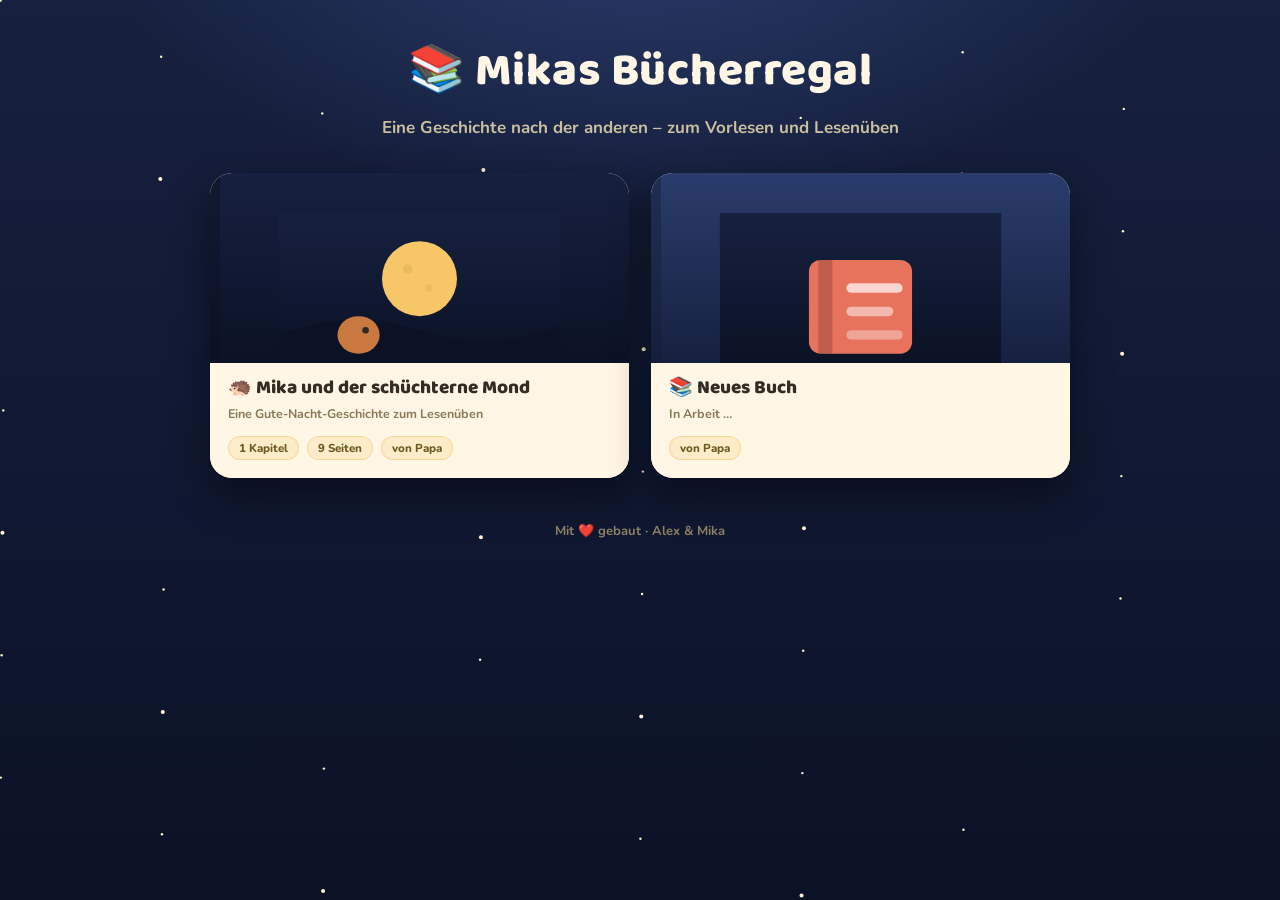
==== index.html @ bd69b976 "Bücherregal: Startseite + Reader-Framework (Kapitel, Bücher, Home-Link)" ====
<!DOCTYPE html>
<html lang="de">
<head>
<meta charset="UTF-8">
<meta name="viewport" content="width=device-width, initial-scale=1.0, maximum-scale=1">
<title>Mikas Bücherregal</title>
<link rel="preconnect" href="https://fonts.googleapis.com">
<link rel="preconnect" href="https://fonts.gstatic.com" crossorigin>
<link href="https://fonts.googleapis.com/css2?family=Baloo+2:wght@500;600;700;800&family=Nunito:wght@600;700;800&display=swap" rel="stylesheet">
<style>
  :root{
    --ink:#332c22;
    --cream:#fff6e6;
    --cream-dark:#f3e6c9;
    --night-top:#16213f;
    --night-bot:#0b1226;
    --gold:#f6c667;
    --coral:#e8735c;
  }
  *{box-sizing:border-box;}
  html,body{min-height:100%;}
  body{
    margin:0;
    background:
      radial-gradient(ellipse 900px 500px at 50% -10%, #2a3c6c 0%, transparent 60%),
      linear-gradient(180deg, var(--night-top), var(--night-bot));
    font-family:'Nunito', sans-serif;
    color:var(--cream);
    padding:34px 18px 60px;
  }
  .stars{position:fixed;inset:0;pointer-events:none;z-index:0;}
  .star{animation:tw 3.2s ease-in-out infinite;}
  @keyframes tw{0%,100%{opacity:.3;}50%{opacity:1;}}
  .wrap{position:relative;z-index:1;max-width:860px;margin:0 auto;}
  header{ text-align:center; margin-bottom:34px;}
  header h1{
    font-family:'Baloo 2',sans-serif;
    font-weight:800;
    font-size:clamp(30px,7vw,46px);
    margin:0 0 8px;
    letter-spacing:.5px;
  }
  header p{
    font-weight:700;
    font-size:clamp(14px,3.4vw,17px);
    color:#cbbfa0;
    margin:0;
  }
  .shelf{
    display:grid;
    grid-template-columns:repeat(auto-fit, minmax(210px, 1fr));
    gap:22px;
  }
  .bookcard{
    position:relative;
    border-radius:22px;
    overflow:hidden;
    text-decoration:none;
    color:inherit;
    background:var(--cream);
    box-shadow:0 18px 40px rgba(0,0,0,.45);
    transition:transform .15s ease, box-shadow .15s ease;
    display:flex;
    flex-direction:column;
  }
  .bookcard:hover{transform:translateY(-5px) rotate(-.6deg); box-shadow:0 26px 52px rgba(0,0,0,.55);}
  .bookcard:active{transform:scale(.98);}
  .cover{
    height:190px;
    display:flex;
    align-items:flex-end;
    justify-content:center;
    padding:0 14px;
    position:relative;
  }
  .cover svg{width:100%;height:auto;display:block;max-height:150px;}
  .spine{
    position:absolute;left:0;top:0;bottom:0;width:10px;
    background:linear-gradient(180deg, rgba(0,0,0,.25), rgba(0,0,0,.08));
  }
  .badge{
    position:absolute;top:12px;right:12px;
    font-weight:800;font-size:12px;
    background:var(--coral);color:#fff8ee;
    padding:4px 10px;border-radius:999px;
    box-shadow:0 4px 10px rgba(200,88,67,.4);
  }
  .body{
    padding:14px 18px 18px;
    background:var(--cream);
    color:var(--ink);
    flex:1;
    display:flex;flex-direction:column;gap:4px;
  }
  .body h2{
    font-family:'Baloo 2',sans-serif;
    font-weight:800;
    font-size:19px;
    line-height:1.25;
    margin:0;
  }
  .body .sub{font-weight:700;font-size:12.5px;color:#8a7a55;margin:0;}
  .body .meta{
    margin-top:auto;
    padding-top:10px;
    display:flex;gap:8px;flex-wrap:wrap;
  }
  .chip{
    font-weight:800;font-size:11.5px;
    background:rgba(246,198,103,.22);
    border:1px solid rgba(246,198,103,.55);
    color:#6f5a23;
    padding:3px 10px;border-radius:999px;
  }
  footer{
    text-align:center;margin-top:44px;
    font-weight:700;font-size:13px;color:#8d8266;
  }
</style>
</head>
<body>
<div class="stars" id="stars"></div>
<div class="wrap">
  <header>
    <h1>📚 Mikas Bücherregal</h1>
    <p>Eine Geschichte nach der anderen – zum Vorlesen und Lesenüben</p>
  </header>
  <div class="shelf" id="shelf"></div>
  <footer>Mit ❤️ gebaut · Alex &amp; Mika</footer>
</div>

<script src="assets/books.js"></script>
<script>
/* Sternenhimmel */
(function(){
  const el = document.getElementById('stars');
  const n = 40;
  let html = '';
  for(let i=0;i<n;i++){
    const x = (i*137.508)%100;
    const y = (i*73.3)%100;
    const r = (i%3===0)?2:1.2;
    const d = (i%6)*0.5;
    html += `<circle class="star" cx="${x}%" cy="${y}%" r="${r}" fill="#fff3d0" style="animation-delay:${d}s"/>`;
  }
  el.innerHTML = `<svg width="100%" height="100%">${html}</svg>`;
})();

/* Mini-Cover pro Buch */
function miniCover(art, accent, palette){
  const bg = `url(#g)`;
  let scene = '';
  if(art==='moon'){
    scene = `
      <circle cx="60" cy="28" r="16" fill="${accent}"/>
      <circle cx="55" cy="24" r="2" fill="#e0b355" opacity=".6"/>
      <circle cx="64" cy="32" r="1.6" fill="#e0b355" opacity=".5"/>
      <path d="M0,52 Q30,40 60,50 T120,48 V64 H0 Z" fill="${palette[1]}"/>
      <ellipse cx="34" cy="52" rx="9" ry="8" fill="#c9793f"/>
      <circle cx="37" cy="50" r="1.4" fill="#2b2a28"/>`;
  } else {
    scene = `
      <rect x="38" y="20" width="44" height="40" rx="5" fill="${accent}"/>
      <rect x="42" y="20" width="6" height="40" fill="rgba(0,0,0,.18)"/>
      <rect x="54" y="30" width="24" height="4" rx="2" fill="rgba(255,255,255,.7)"/>
      <rect x="54" y="40" width="20" height="4" rx="2" fill="rgba(255,255,255,.5)"/>
      <rect x="54" y="50" width="24" height="4" rx="2" fill="rgba(255,255,255,.35)"/>`;
  }
  return `<svg viewBox="0 0 120 64" xmlns="http://www.w3.org/2000/svg">
    <defs><linearGradient id="g" x1="0" y1="0" x2="0" y2="1">
      <stop offset="0%" stop-color="${palette[0]}"/><stop offset="100%" stop-color="${palette[1]}"/>
    </linearGradient></defs>
    <rect width="120" height="64" fill="url(#g)"/>
    ${scene}
  </svg>`;
}

(function(){
  const shelf = document.getElementById('shelf');
  const books = window.BOOKS || [];
  shelf.innerHTML = books.map(b=>`
    <a class="bookcard" href="books/${b.slug}/index.html">
      ${b.isNew ? '<div class="badge">bald</div>' : ''}
      <div class="cover" style="background:linear-gradient(180deg, ${b.palette[0]}, ${b.palette[1]})">
        <div class="spine"></div>
        ${miniCover(b.art, b.accent, b.palette)}
      </div>
      <div class="body">
        <h2>${b.emoji} ${b.title}</h2>
        <p class="sub">${b.subtitle}</p>
        <div class="meta">
          ${b.chapters ? `<span class="chip">${b.chapters} Kapitel</span>` : ''}
          ${b.pages ? `<span class="chip">${b.pages} Seiten</span>` : ''}
          <span class="chip">${b.author}</span>
        </div>
      </div>
    </a>
  `).join('');
})();
</script>
</body>
</html>
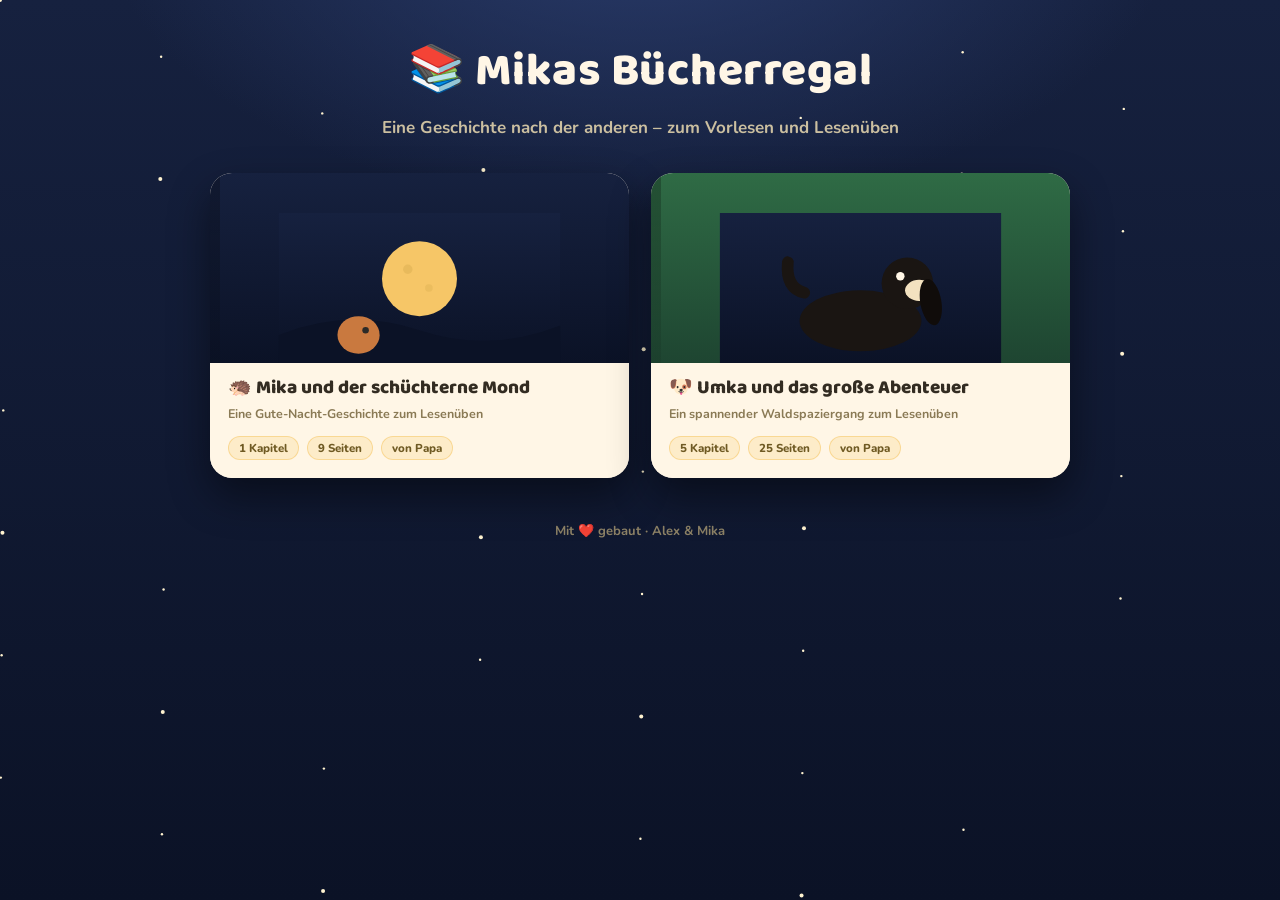
==== commit bcbfae78: "Umka und das große Abenteuer: 5 Kapitel, 25 Seiten, SVG-Szenen (Umka, Katze, Mika-Gastauftritt)" ====
--- a/index.html
+++ b/index.html
@@ -6,7 +6,7 @@
 <title>Mikas Bücherregal</title>
 <link rel="preconnect" href="https://fonts.googleapis.com">
 <link rel="preconnect" href="https://fonts.gstatic.com" crossorigin>
-<link href="https://fonts.googleapis.com/css2?family=Baloo+2:wght@500;600;700;800&family=Nunito:wght@600;700;800&display=swap" rel="stylesheet">
+<link href="https://fonts.googleapis.com/css2?family=Baloo+2:wght@500;600;700;800&family=Nunito:wght@600;700;800&family=Noto+Color+Emoji&display=swap" rel="stylesheet">
 <style>
   :root{
     --ink:#332c22;
@@ -24,7 +24,7 @@
     background:
       radial-gradient(ellipse 900px 500px at 50% -10%, #2a3c6c 0%, transparent 60%),
       linear-gradient(180deg, var(--night-top), var(--night-bot));
-    font-family:'Nunito', sans-serif;
+    font-family:'Nunito', 'Noto Color Emoji', sans-serif;
     color:var(--cream);
     padding:34px 18px 60px;
   }
@@ -34,7 +34,7 @@
   .wrap{position:relative;z-index:1;max-width:860px;margin:0 auto;}
   header{ text-align:center; margin-bottom:34px;}
   header h1{
-    font-family:'Baloo 2',sans-serif;
+    font-family:'Baloo 2','Noto Color Emoji',sans-serif;
     font-weight:800;
     font-size:clamp(30px,7vw,46px);
     margin:0 0 8px;
@@ -93,7 +93,7 @@
     display:flex;flex-direction:column;gap:4px;
   }
   .body h2{
-    font-family:'Baloo 2',sans-serif;
+    font-family:'Baloo 2','Noto Color Emoji',sans-serif;
     font-weight:800;
     font-size:19px;
     line-height:1.25;
@@ -158,6 +158,15 @@
       <path d="M0,52 Q30,40 60,50 T120,48 V64 H0 Z" fill="${palette[1]}"/>
       <ellipse cx="34" cy="52" rx="9" ry="8" fill="#c9793f"/>
       <circle cx="37" cy="50" r="1.4" fill="#2b2a28"/>`;
+  } else if(art==='dog'){
+    scene = `
+      <ellipse cx="60" cy="46" rx="26" ry="13" fill="#1a1512"/>
+      <path d="M36,34 q-8,-2 -7,-13" stroke="#1a1512" stroke-width="5" fill="none" stroke-linecap="round"/>
+      <circle cx="80" cy="30" r="11" fill="#1a1512"/>
+      <ellipse cx="85" cy="33" rx="6" ry="4.5" fill="#f3e2c0"/>
+      <circle cx="89" cy="31" r="1.8" fill="#100c0a"/>
+      <circle cx="77" cy="27" r="1.8" fill="#fff6e6"/>
+      <ellipse cx="90" cy="38" rx="4.5" ry="10" fill="#100c0a" transform="rotate(-10 90 38)"/>`;
   } else {
     scene = `
       <rect x="38" y="20" width="44" height="40" rx="5" fill="${accent}"/>
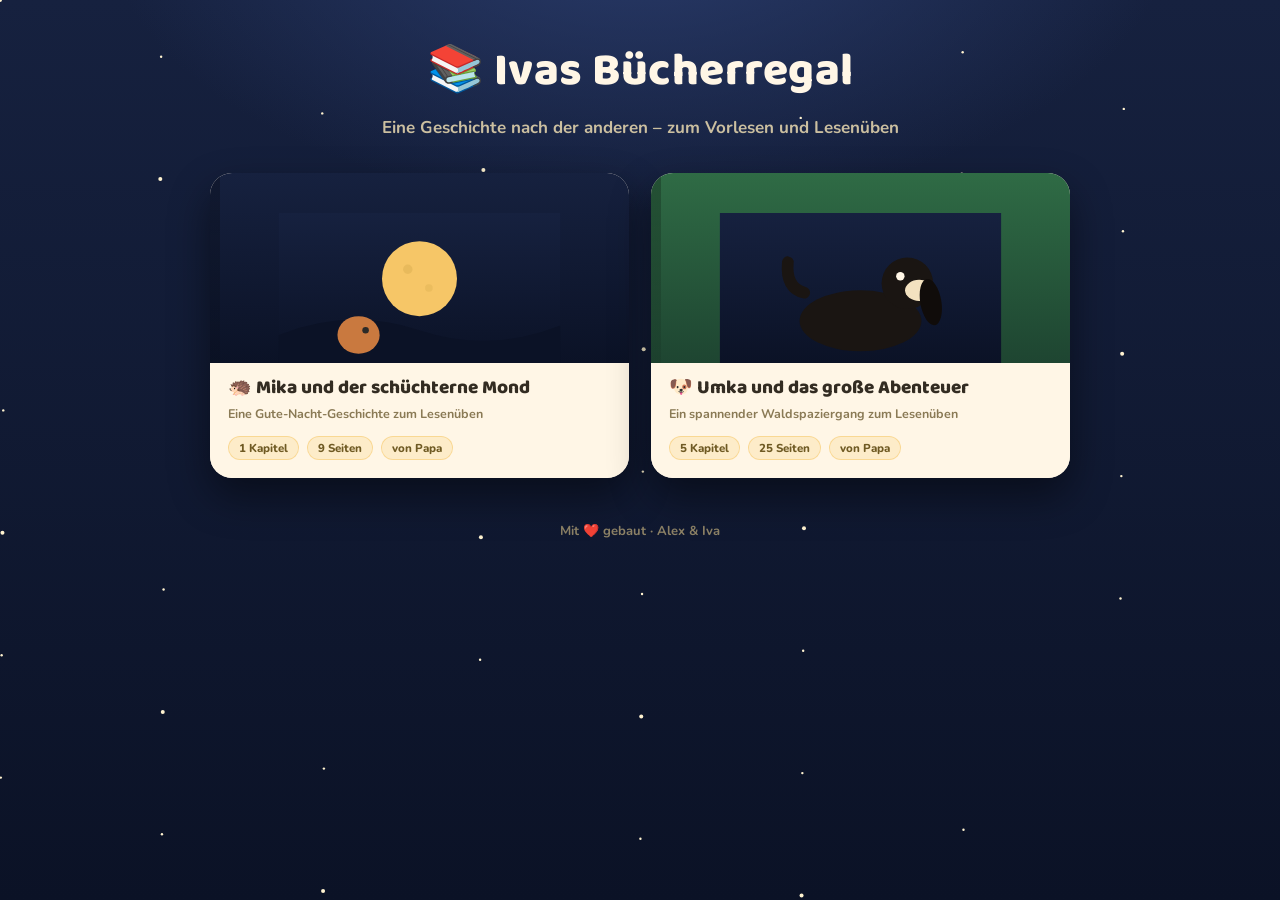
==== commit a787d591: "Bücherregal umbenannt: Mika → Iva (Titel, Header, Footer)" ====
--- a/index.html
+++ b/index.html
@@ -3,7 +3,7 @@
 <head>
 <meta charset="UTF-8">
 <meta name="viewport" content="width=device-width, initial-scale=1.0, maximum-scale=1">
-<title>Mikas Bücherregal</title>
+<title>Ivas Bücherregal</title>
 <link rel="preconnect" href="https://fonts.googleapis.com">
 <link rel="preconnect" href="https://fonts.gstatic.com" crossorigin>
 <link href="https://fonts.googleapis.com/css2?family=Baloo+2:wght@500;600;700;800&family=Nunito:wght@600;700;800&family=Noto+Color+Emoji&display=swap" rel="stylesheet">
@@ -122,11 +122,11 @@
 <div class="stars" id="stars"></div>
 <div class="wrap">
   <header>
-    <h1>📚 Mikas Bücherregal</h1>
+    <h1>📚 Ivas Bücherregal</h1>
     <p>Eine Geschichte nach der anderen – zum Vorlesen und Lesenüben</p>
   </header>
   <div class="shelf" id="shelf"></div>
-  <footer>Mit ❤️ gebaut · Alex &amp; Mika</footer>
+  <footer>Mit ❤️ gebaut · Alex &amp; Iva</footer>
 </div>
 
 <script src="assets/books.js"></script>
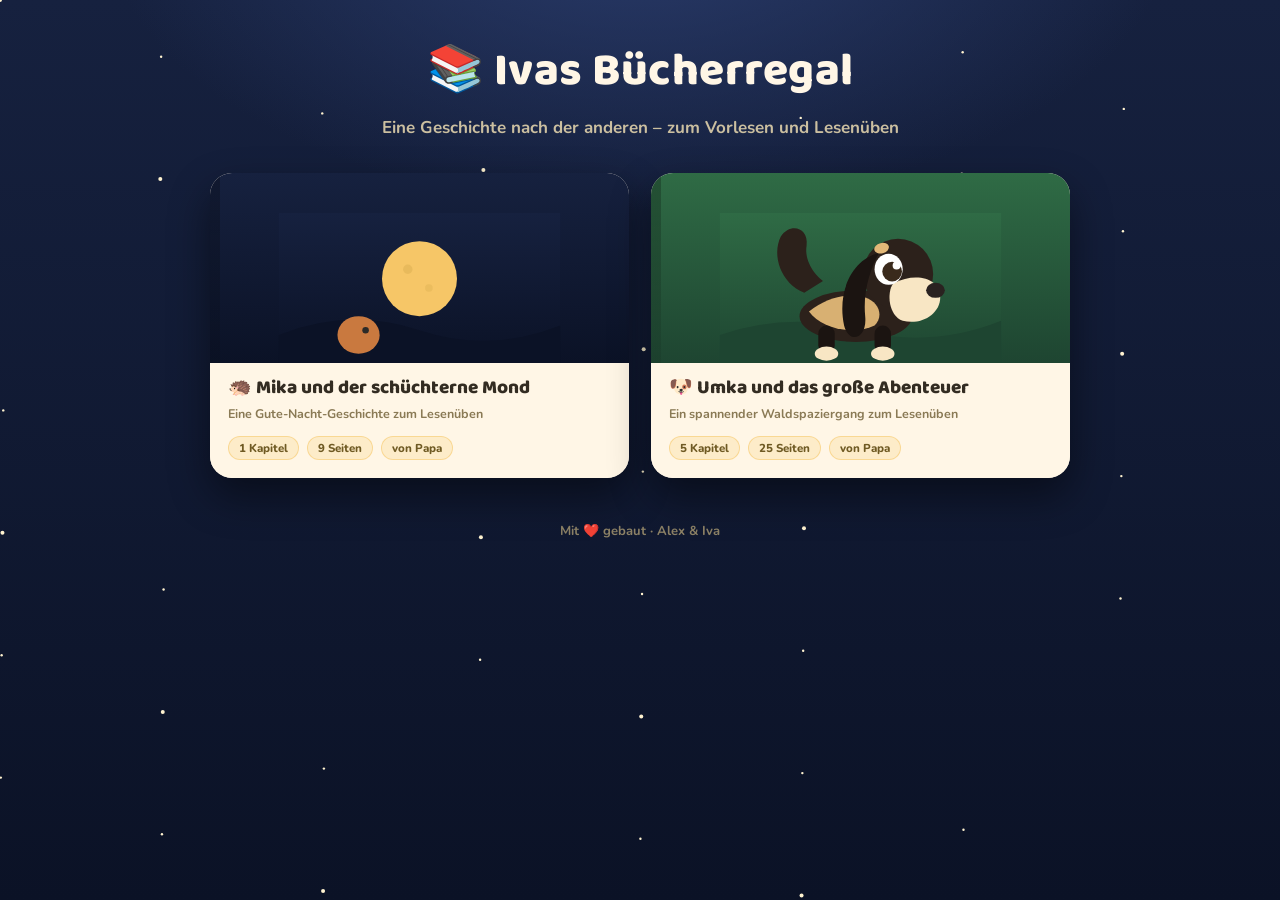
==== commit 77c675fc: "Umka v4: Bilder überarbeitet — Cartoon-Cocker-Spaniel mit großem Kopf, welligem Hängeohr und lohfarb" ====
--- a/index.html
+++ b/index.html
@@ -147,7 +147,7 @@
 })();
 
 /* Mini-Cover pro Buch */
-function miniCover(art, accent, palette){
+function miniCover(art, accent, palette, uid){
   const bg = `url(#g)`;
   let scene = '';
   if(art==='moon'){
@@ -160,13 +160,22 @@
       <circle cx="37" cy="50" r="1.4" fill="#2b2a28"/>`;
   } else if(art==='dog'){
     scene = `
-      <ellipse cx="60" cy="46" rx="26" ry="13" fill="#1a1512"/>
-      <path d="M36,34 q-8,-2 -7,-13" stroke="#1a1512" stroke-width="5" fill="none" stroke-linecap="round"/>
-      <circle cx="80" cy="30" r="11" fill="#1a1512"/>
-      <ellipse cx="85" cy="33" rx="6" ry="4.5" fill="#f3e2c0"/>
-      <circle cx="89" cy="31" r="1.8" fill="#100c0a"/>
-      <circle cx="77" cy="27" r="1.8" fill="#fff6e6"/>
-      <ellipse cx="90" cy="38" rx="4.5" ry="10" fill="#100c0a" transform="rotate(-10 90 38)"/>`;
+      <path d="M0,52 Q30,42 60,50 T120,46 V64 H0 Z" fill="${palette[1]}"/>
+      <ellipse cx="58" cy="44" rx="24" ry="11" fill="#2c211b"/>
+      <rect x="42" y="48" width="7" height="12" rx="3.5" fill="#1b1411"/>
+      <rect x="66" y="48" width="7" height="12" rx="3.5" fill="#1b1411"/>
+      <ellipse cx="45.5" cy="60" rx="5" ry="3" fill="#f8e6c4"/>
+      <ellipse cx="69.5" cy="60" rx="5" ry="3" fill="#f8e6c4"/>
+      <path d="M36,34 C26,30 22,18 26,10 C30,4 38,6 37,14 C36,20 40,26 44,29 Z" fill="#2c211b"/>
+      <path d="M38,42 C46,36 54,34 62,36 C68,38 70,44 66,48 C58,52 44,50 38,42 Z" fill="#e2b878" opacity=".95"/>
+      <circle cx="76" cy="26" r="15" fill="#2c211b"/>
+      <path d="M68,17 C56,20 50,34 53,48 C55,56 63,54 62,44 C61,34 64,24 68,17 Z" fill="#1b1411"/>
+      <path d="M74,30 C84,25 94,28 94,36 C94,43 86,48 78,46 C72,44 71,34 74,30 Z" fill="#f8e6c4"/>
+      <ellipse cx="92" cy="33" rx="4" ry="3.2" fill="#2a2220"/>
+      <ellipse cx="72" cy="24" rx="6" ry="6.6" fill="#ffffff"/>
+      <circle cx="73.5" cy="25" r="4.2" fill="#3a2a1c"/>
+      <circle cx="75.4" cy="22.4" r="1.7" fill="#ffffff"/>
+      <ellipse cx="69" cy="15" rx="3.2" ry="2.2" fill="#e2b878" transform="rotate(-14 69 15)"/>`;
   } else {
     scene = `
       <rect x="38" y="20" width="44" height="40" rx="5" fill="${accent}"/>
@@ -175,11 +184,12 @@
       <rect x="54" y="40" width="20" height="4" rx="2" fill="rgba(255,255,255,.5)"/>
       <rect x="54" y="50" width="24" height="4" rx="2" fill="rgba(255,255,255,.35)"/>`;
   }
+  const gid = 'g-' + (uid || 'x');
   return `<svg viewBox="0 0 120 64" xmlns="http://www.w3.org/2000/svg">
-    <defs><linearGradient id="g" x1="0" y1="0" x2="0" y2="1">
+    <defs><linearGradient id="${gid}" x1="0" y1="0" x2="0" y2="1">
       <stop offset="0%" stop-color="${palette[0]}"/><stop offset="100%" stop-color="${palette[1]}"/>
     </linearGradient></defs>
-    <rect width="120" height="64" fill="url(#g)"/>
+    <rect width="120" height="64" fill="url(#${gid})"/>
     ${scene}
   </svg>`;
 }
@@ -192,7 +202,7 @@
       ${b.isNew ? '<div class="badge">bald</div>' : ''}
       <div class="cover" style="background:linear-gradient(180deg, ${b.palette[0]}, ${b.palette[1]})">
         <div class="spine"></div>
-        ${miniCover(b.art, b.accent, b.palette)}
+        ${miniCover(b.art, b.accent, b.palette, b.slug)}
       </div>
       <div class="body">
         <h2>${b.emoji} ${b.title}</h2>
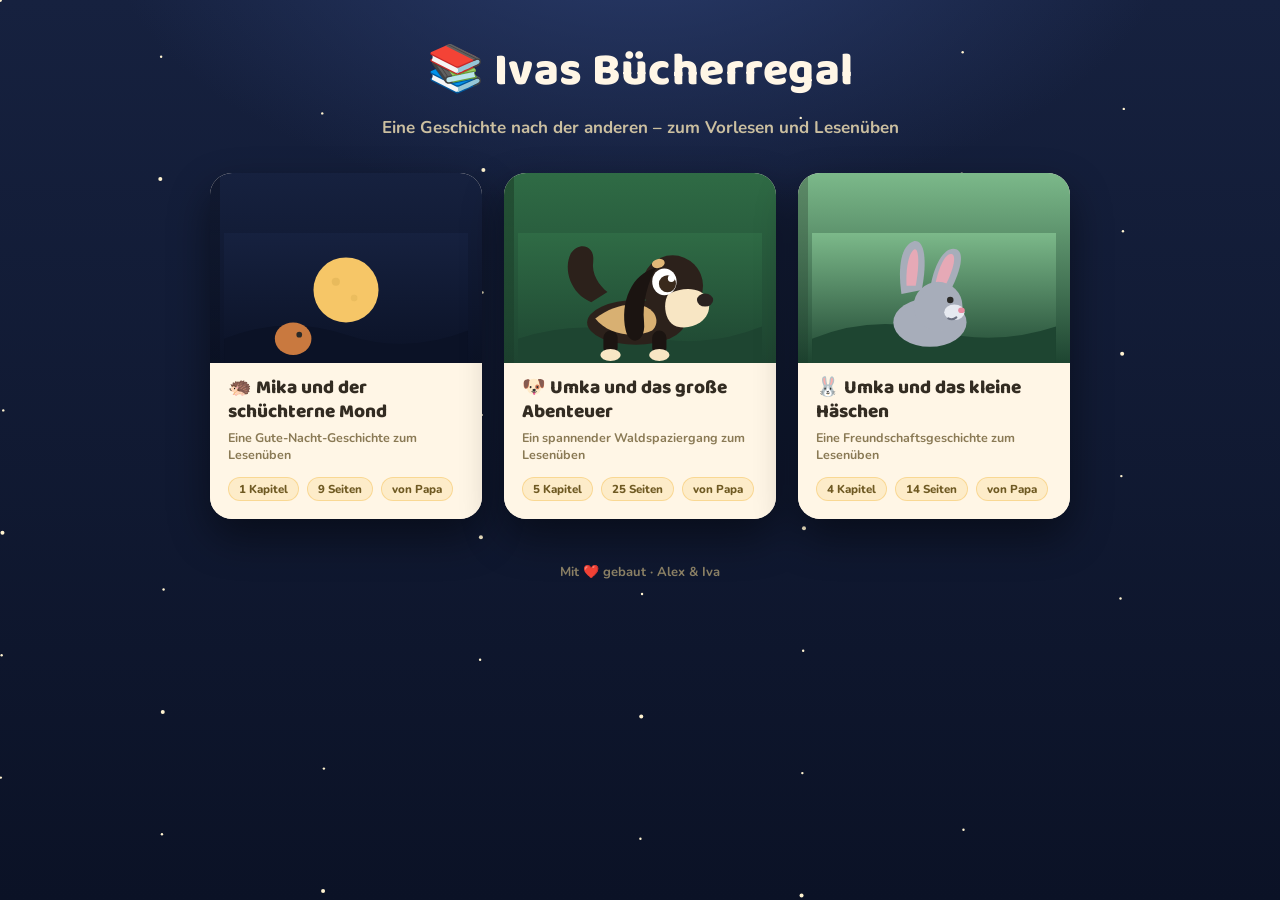
==== commit 4288bc6d: "Neues Buch: Umka und das kleine Häschen (Freundschaftsgeschichte, 4 Kap./14 Seiten); Regal-Karte mit" ====
--- a/index.html
+++ b/index.html
@@ -176,6 +176,19 @@
       <circle cx="73.5" cy="25" r="4.2" fill="#3a2a1c"/>
       <circle cx="75.4" cy="22.4" r="1.7" fill="#ffffff"/>
       <ellipse cx="69" cy="15" rx="3.2" ry="2.2" fill="#e2b878" transform="rotate(-14 69 15)"/>`;
+  } else if(art==='rabbit'){
+    scene = `
+      <path d="M0,52 Q30,40 60,48 T120,46 V64 H0 Z" fill="${palette[1]}"/>
+      <path d="M44,30 C42,16 44,6 50,4 C55,3 57,12 54,28 Z" fill="#a7adba"/>
+      <path d="M46.5,26 C46,16 48,9 50.5,8 C52.5,7.5 53,15 51,26 Z" fill="#e6a9b6"/>
+      <path d="M58,28 C60,14 66,6 71,8 C76,10 72,22 66,32 Z" fill="#a7adba"/>
+      <path d="M60.5,26 C62.5,15 66.5,9 69,10.5 C71.5,12 68.5,21 64,29 Z" fill="#e6a9b6"/>
+      <ellipse cx="58" cy="44" rx="18" ry="12" fill="#a7adba"/>
+      <circle cx="62" cy="36" r="12" fill="#a7adba"/>
+      <ellipse cx="70" cy="39" rx="5" ry="3.8" fill="#e6e9f0"/>
+      <ellipse cx="73.5" cy="38" rx="1.6" ry="1.4" fill="#e88ba0"/>
+      <circle cx="68" cy="33" r="1.6" fill="#2b2a28"/>
+      <path d="M71,41.5 q-2,1.6 -4,.5" stroke="#6b7080" stroke-width="1" fill="none" stroke-linecap="round"/>`;
   } else {
     scene = `
       <rect x="38" y="20" width="44" height="40" rx="5" fill="${accent}"/>
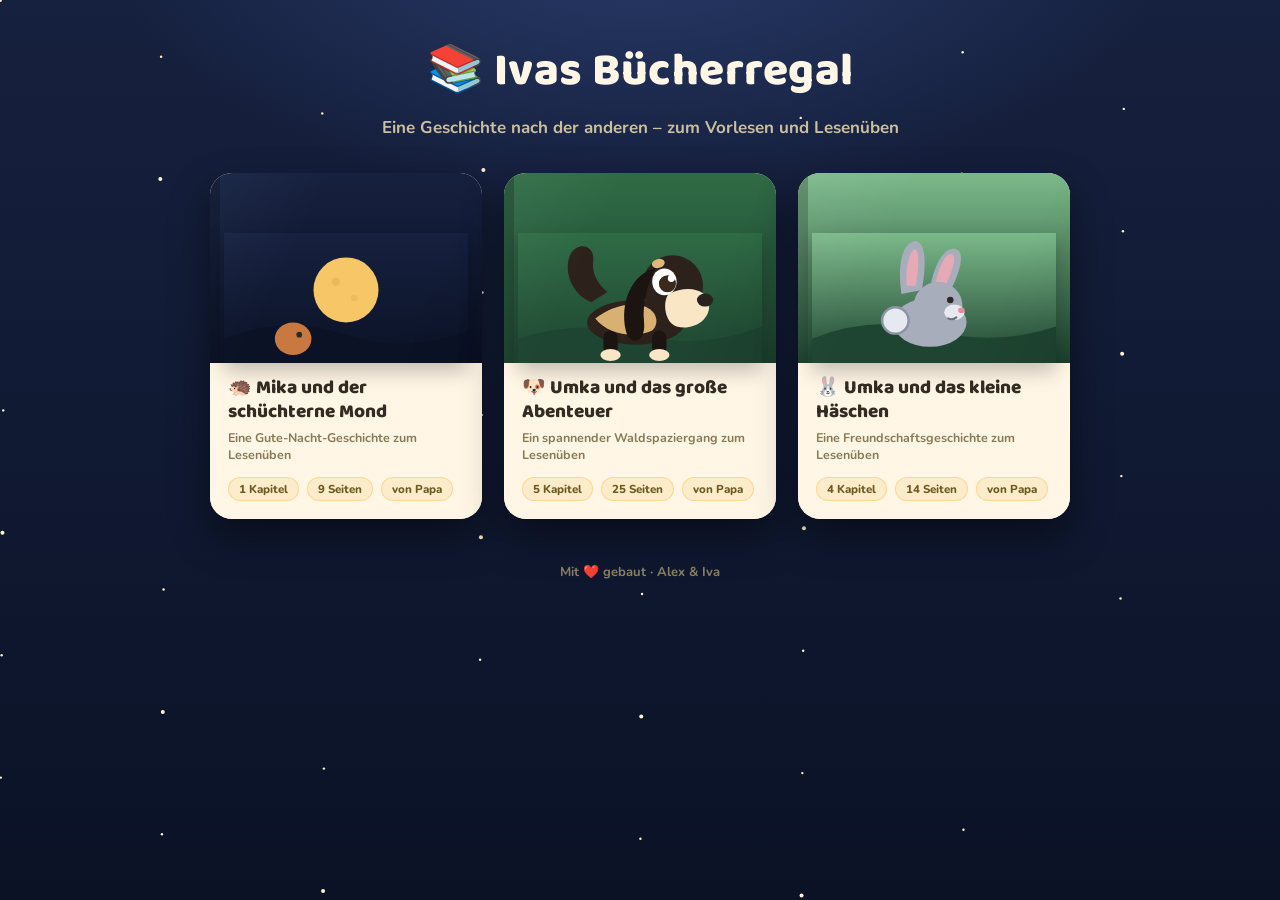
==== commit 7d1001fa: "fix images" ====
--- a/index.html
+++ b/index.html
@@ -73,7 +73,17 @@
     padding:0 14px;
     position:relative;
   }
-  .cover svg{width:100%;height:auto;display:block;max-height:150px;}
+  .cover svg{
+    width:100%;height:auto;display:block;max-height:158px;
+    filter:drop-shadow(0 8px 10px rgba(0,0,0,.24));
+    transition:transform .2s ease;
+  }
+  .bookcard:hover .cover svg{transform:scale(1.035);}
+  .cover:after{
+    content:"";position:absolute;inset:0;pointer-events:none;
+    background:linear-gradient(115deg,rgba(255,255,255,.16),transparent 34%,transparent 72%,rgba(0,0,0,.12));
+    mix-blend-mode:soft-light;
+  }
   .spine{
     position:absolute;left:0;top:0;bottom:0;width:10px;
     background:linear-gradient(180deg, rgba(0,0,0,.25), rgba(0,0,0,.08));
@@ -184,6 +194,7 @@
       <path d="M58,28 C60,14 66,6 71,8 C76,10 72,22 66,32 Z" fill="#a7adba"/>
       <path d="M60.5,26 C62.5,15 66.5,9 69,10.5 C71.5,12 68.5,21 64,29 Z" fill="#e6a9b6"/>
       <ellipse cx="58" cy="44" rx="18" ry="12" fill="#a7adba"/>
+      <circle cx="41" cy="43" r="6.5" fill="#e6e9f0" stroke="#8d93a2" stroke-width="1.2"/>
       <circle cx="62" cy="36" r="12" fill="#a7adba"/>
       <ellipse cx="70" cy="39" rx="5" ry="3.8" fill="#e6e9f0"/>
       <ellipse cx="73.5" cy="38" rx="1.6" ry="1.4" fill="#e88ba0"/>
@@ -198,7 +209,7 @@
       <rect x="54" y="50" width="24" height="4" rx="2" fill="rgba(255,255,255,.35)"/>`;
   }
   const gid = 'g-' + (uid || 'x');
-  return `<svg viewBox="0 0 120 64" xmlns="http://www.w3.org/2000/svg">
+  return `<svg viewBox="0 0 120 64" xmlns="http://www.w3.org/2000/svg" aria-hidden="true" focusable="false">
     <defs><linearGradient id="${gid}" x1="0" y1="0" x2="0" y2="1">
       <stop offset="0%" stop-color="${palette[0]}"/><stop offset="100%" stop-color="${palette[1]}"/>
     </linearGradient></defs>
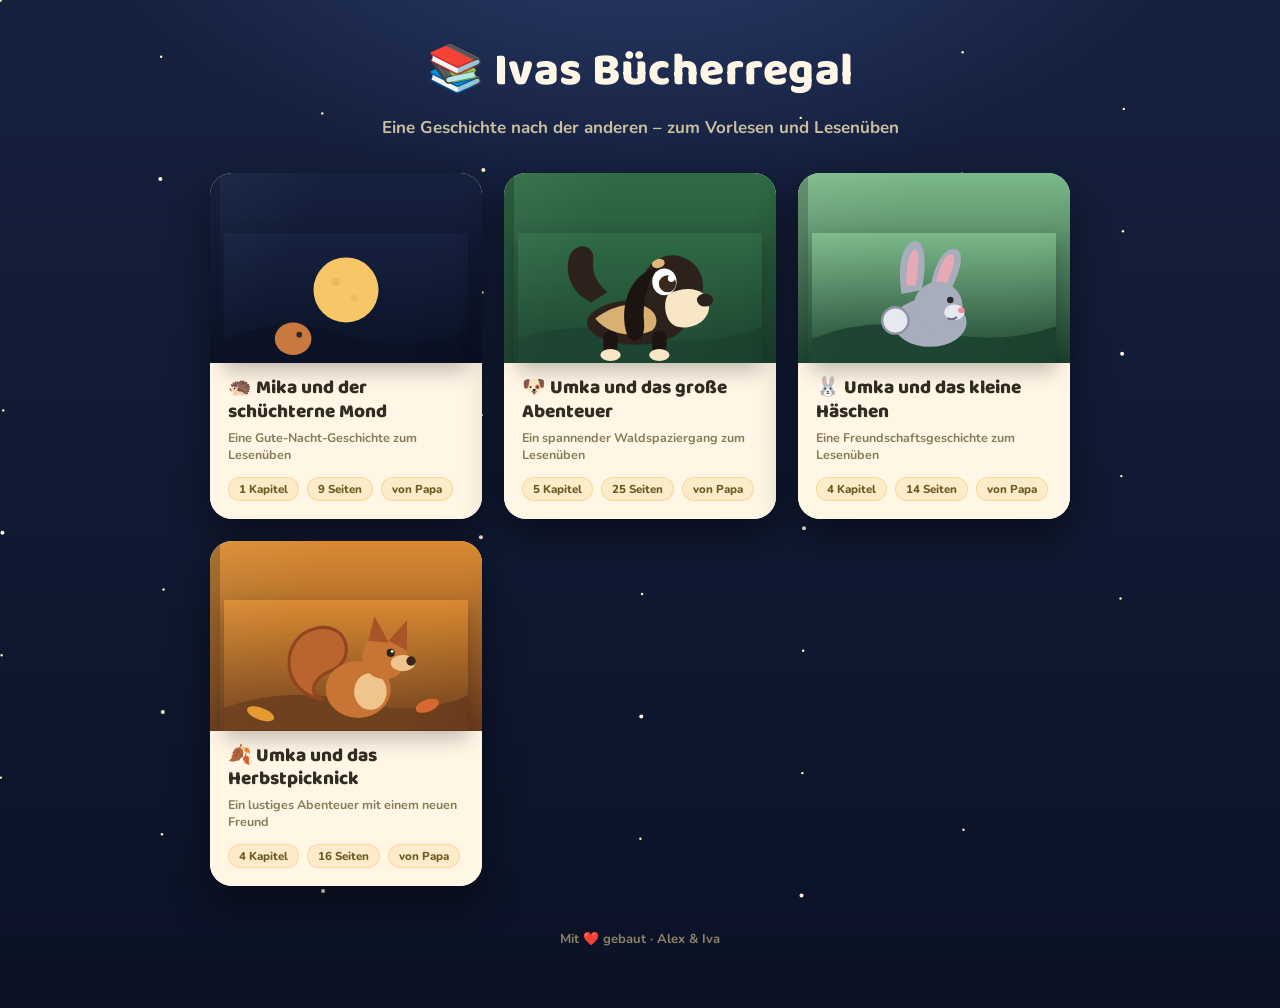
==== commit 8d873220: "Neues Buch: Umka und das Herbstpicknick" ====
--- a/index.html
+++ b/index.html
@@ -200,6 +200,19 @@
       <ellipse cx="73.5" cy="38" rx="1.6" ry="1.4" fill="#e88ba0"/>
       <circle cx="68" cy="33" r="1.6" fill="#2b2a28"/>
       <path d="M71,41.5 q-2,1.6 -4,.5" stroke="#6b7080" stroke-width="1" fill="none" stroke-linecap="round"/>`;
+  } else if(art==='squirrel'){
+    scene = `
+      <path d="M0,53 Q32,42 64,50 T120,47 V64 H0 Z" fill="#70411f"/>
+      <ellipse cx="18" cy="56" rx="7" ry="3" fill="#e69a32" transform="rotate(20 18 56)"/>
+      <ellipse cx="100" cy="52" rx="6" ry="3" fill="#d96b32" transform="rotate(-20 100 52)"/>
+      <path d="M49,49 C27,46 27,18 45,14 C61,10 66,30 52,35 C43,39 41,47 49,49 Z" fill="#b9652d" stroke="#8f451f" stroke-width="1.5"/>
+      <ellipse cx="66" cy="44" rx="16" ry="14" fill="#c87435"/>
+      <ellipse cx="72" cy="45" rx="8" ry="9" fill="#f0c58d"/>
+      <circle cx="79" cy="28" r="11" fill="#c87435"/>
+      <path d="M71,20 L74,8 L81,21 Z M81,20 L90,10 L90,25 Z" fill="#a95328"/>
+      <ellipse cx="88" cy="31" rx="6" ry="4" fill="#f0c58d"/>
+      <circle cx="92" cy="30" r="2.3" fill="#39251b"/>
+      <circle cx="82" cy="26" r="2" fill="#282320"/><circle cx="82.7" cy="25.3" r=".7" fill="#fff"/>`;
   } else {
     scene = `
       <rect x="38" y="20" width="44" height="40" rx="5" fill="${accent}"/>
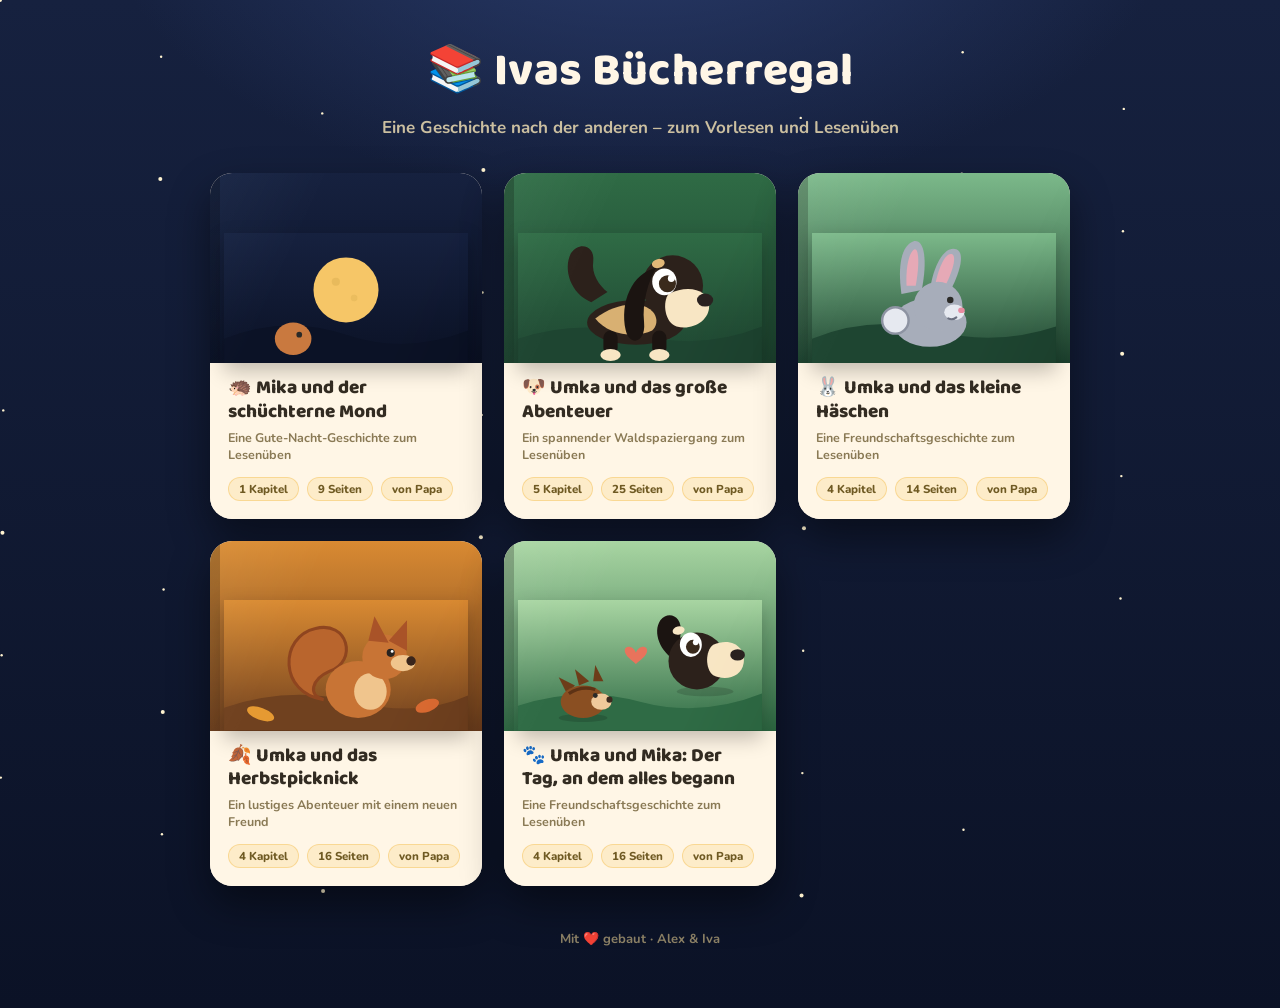
==== commit 7aa97b54: "Neues Buch: Umka und Mika – Der Tag, an dem alles begann (Kennerlerngeschichte Welpe-Umka & Igel-Mik" ====
--- a/index.html
+++ b/index.html
@@ -213,6 +213,28 @@
       <ellipse cx="88" cy="31" rx="6" ry="4" fill="#f0c58d"/>
       <circle cx="92" cy="30" r="2.3" fill="#39251b"/>
       <circle cx="82" cy="26" r="2" fill="#282320"/><circle cx="82.7" cy="25.3" r=".7" fill="#fff"/>`;
+  } else if(art==='friends'){
+    scene = `
+      <path d="M0,52 Q30,42 60,50 T120,46 V64 H0 Z" fill="${palette[1]}"/>
+      <ellipse cx="32" cy="58" rx="12" ry="2" fill="rgba(0,0,0,.15)"/>
+      <polygon points="24,46 20,38 28,42" fill="#6d3c19"/>
+      <polygon points="30,42 28,34 35,40" fill="#6d3c19"/>
+      <polygon points="37,40 38,32 42,40" fill="#6d3c19"/>
+      <ellipse cx="32" cy="50" rx="11" ry="8" fill="#8a4f22"/>
+      <path d="M25,46 q6,-4 13,-2" stroke="#5d3215" stroke-width="1.6" fill="none"/>
+      <ellipse cx="41" cy="50" rx="5" ry="4" fill="#f0c99b"/>
+      <circle cx="45" cy="49" r="1.5" fill="#3b2a20"/>
+      <circle cx="38" cy="47" r="1.2" fill="#2b2a28"/>
+      <ellipse cx="92" cy="45" rx="14" ry="2.4" fill="rgba(0,0,0,.15)"/>
+      <path d="M78,30 C70,26 66,16 70,10 C74,5 81,8 80,16 C79,22 82,27 84,29 Z" fill="#1b1411"/>
+      <circle cx="88" cy="30" r="14" fill="#2c211b"/>
+      <path d="M96,22 C106,18 112,24 111,31 C110,38 102,40 96,37 C92,34 92,25 96,22 Z" fill="#f8e6c4"/>
+      <ellipse cx="108" cy="27" rx="3.6" ry="2.8" fill="#2a2220"/>
+      <ellipse cx="85" cy="22" rx="5.4" ry="6" fill="#ffffff"/>
+      <circle cx="86" cy="23" r="3.4" fill="#3a2a1c"/>
+      <circle cx="87.4" cy="20.8" r="1.4" fill="#ffffff"/>
+      <ellipse cx="79" cy="15" rx="3" ry="2" fill="#f8e6c4" transform="rotate(-14 79 15)"/>
+      <path d="M58,26 C57,22.5 52.5,22 52.5,24.8 C52.5,27.5 56,29.5 58,31.5 C60,29.5 63.5,27.5 63.5,24.8 C63.5,22 59,22.5 58,26 Z" fill="#e8735c"/>`;
   } else {
     scene = `
       <rect x="38" y="20" width="44" height="40" rx="5" fill="${accent}"/>
